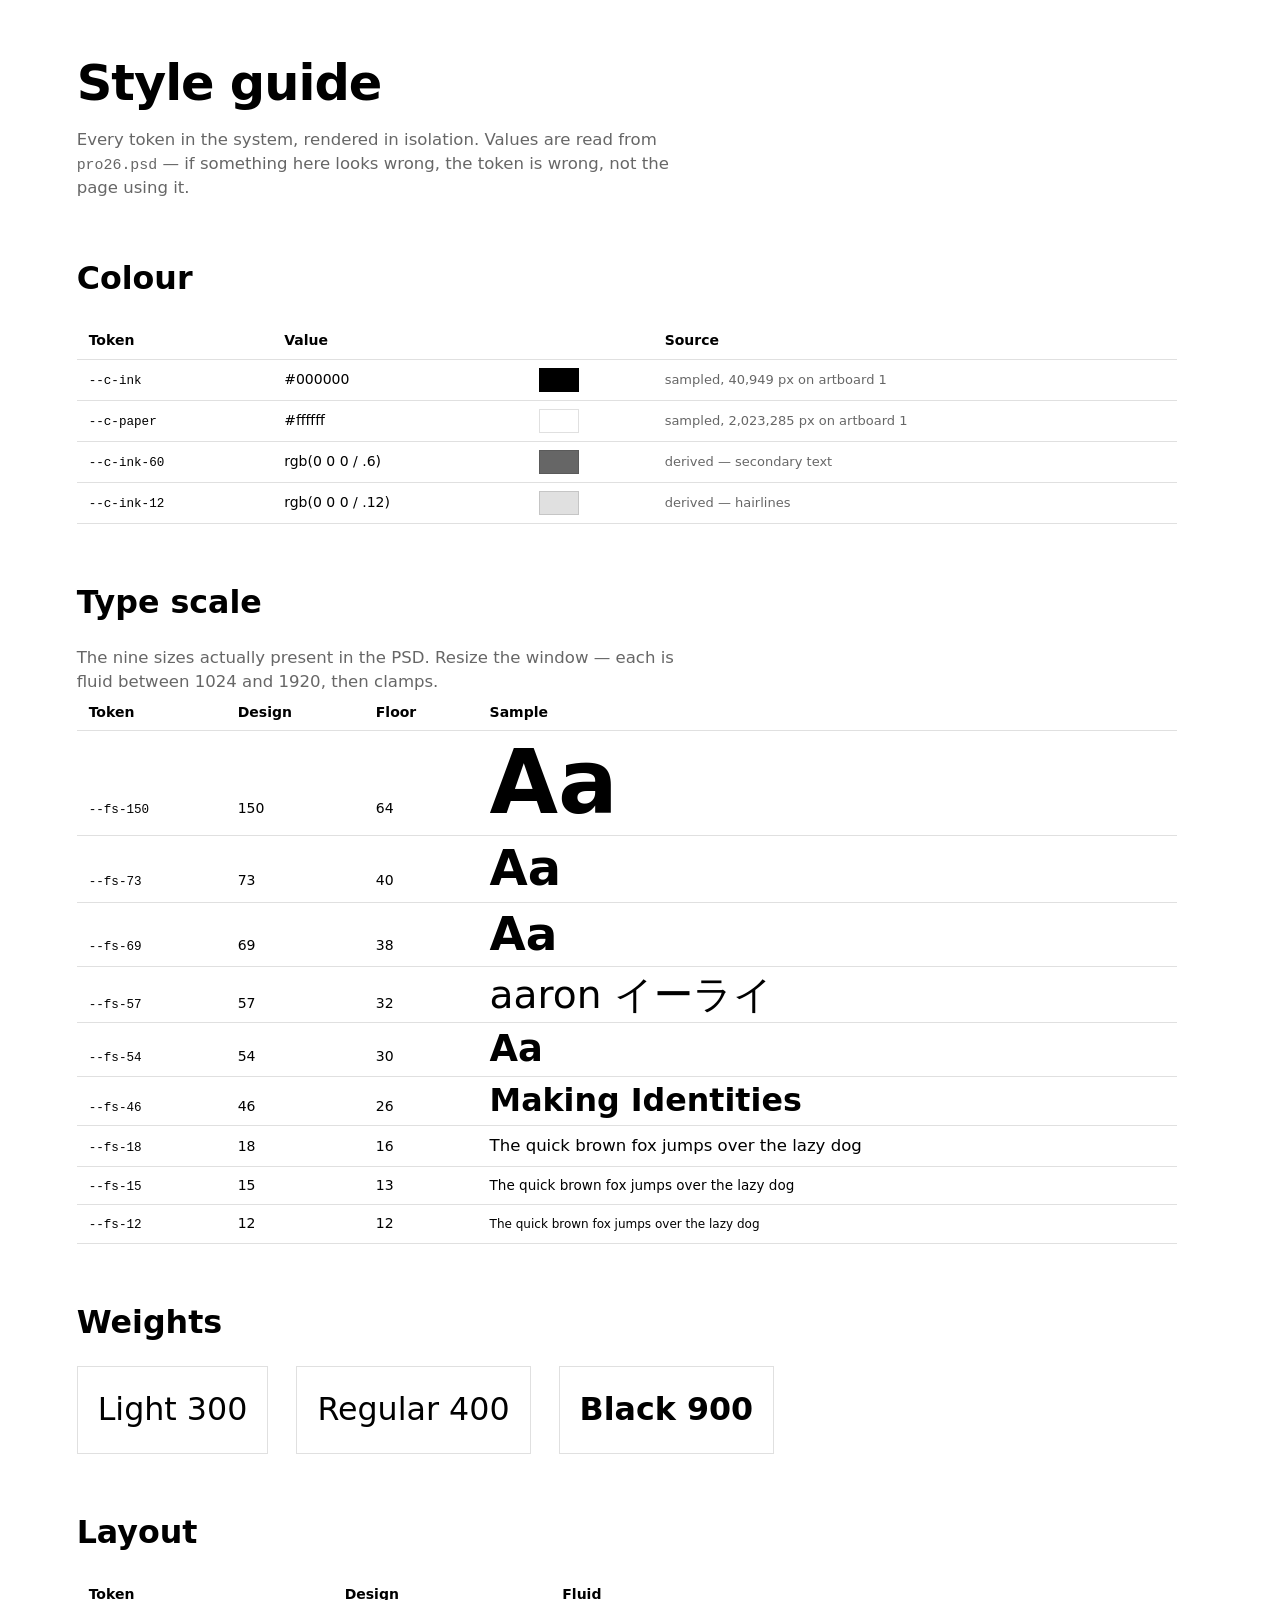
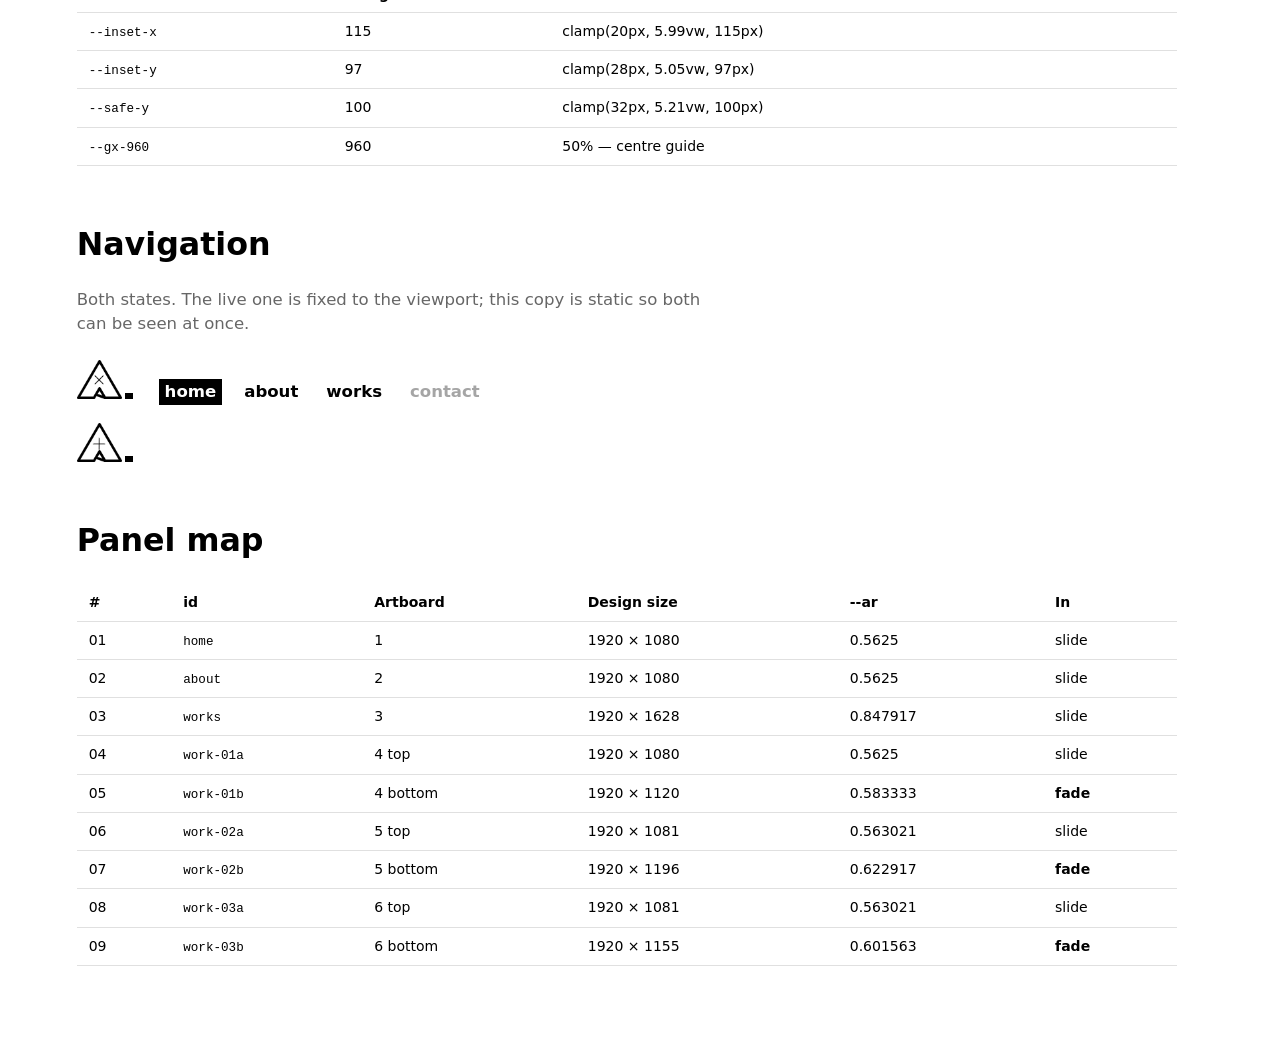
==== web/styleguide.html @ 68ff89e5 "Foundation round: tokens, panel primitive, triangle nav, nine shells Design system built from pro26." ====
<!doctype html>
<html lang="en">
<head>
<meta charset="utf-8">
<meta name="viewport" content="width=device-width, initial-scale=1">
<title>Style guide — aarondotjpeg</title>
<link rel="stylesheet" href="styles/reset.css">
<link rel="stylesheet" href="styles/tokens.css">
<link rel="stylesheet" href="styles/base.css">
<link rel="stylesheet" href="styles/nav.css">
<style>
  body { padding: 48px var(--inset-x) 96px; }
  h1 { font-size: var(--fs-73); font-weight: var(--fw-black); letter-spacing: var(--ls-tight); }
  h2 { font-size: var(--fs-46); font-weight: var(--fw-black); margin-block: 56px 20px; }
  .lede { font-size: var(--fs-18); color: var(--c-ink-60); max-width: 60ch; margin-block-start: 8px; }
  table { border-collapse: collapse; width: 100%; max-width: 1100px; font-size: 14px; }
  th, td { text-align: start; padding: 8px 12px; border-block-end: 1px solid var(--c-ink-12); vertical-align: baseline; }
  th { font-weight: var(--fw-black); }
  code { font-family: ui-monospace, "SF Mono", Consolas, monospace; font-size: 0.9em; }
  .swatch { display: inline-block; width: 40px; height: 24px; border: 1px solid var(--c-ink-12); vertical-align: middle; }
  .spec { color: var(--c-ink-60); font-size: 13px; }
  .navdemo { position: static; margin-block: 24px; }
  .row { display: flex; flex-wrap: wrap; gap: 28px; align-items: flex-end; margin-block: 20px; }
  .box { border: 1px solid var(--c-ink-12); padding: 20px; }
</style>
</head>
<body>

<h1>Style guide</h1>
<p class="lede">Every token in the system, rendered in isolation. Values are read
from <code>pro26.psd</code> — if something here looks wrong, the token is wrong,
not the page using it.</p>

<h2>Colour</h2>
<table>
  <tr><th>Token</th><th>Value</th><th></th><th>Source</th></tr>
  <tr><td><code>--c-ink</code></td><td>#000000</td><td><span class="swatch" style="background:var(--c-ink)"></span></td><td class="spec">sampled, 40,949 px on artboard 1</td></tr>
  <tr><td><code>--c-paper</code></td><td>#ffffff</td><td><span class="swatch" style="background:var(--c-paper)"></span></td><td class="spec">sampled, 2,023,285 px on artboard 1</td></tr>
  <tr><td><code>--c-ink-60</code></td><td>rgb(0 0 0 / .6)</td><td><span class="swatch" style="background:var(--c-ink-60)"></span></td><td class="spec">derived — secondary text</td></tr>
  <tr><td><code>--c-ink-12</code></td><td>rgb(0 0 0 / .12)</td><td><span class="swatch" style="background:var(--c-ink-12)"></span></td><td class="spec">derived — hairlines</td></tr>
</table>

<h2>Type scale</h2>
<p class="lede">The nine sizes actually present in the PSD. Resize the window —
each is fluid between 1024 and 1920, then clamps.</p>
<table>
  <tr><th>Token</th><th>Design</th><th>Floor</th><th>Sample</th></tr>
  <tr><td><code>--fs-150</code></td><td>150</td><td>64</td><td style="font-size:var(--fs-150);font-weight:var(--fw-black);line-height:1">Aa</td></tr>
  <tr><td><code>--fs-73</code></td><td>73</td><td>40</td><td style="font-size:var(--fs-73);font-weight:var(--fw-black);line-height:1">Aa</td></tr>
  <tr><td><code>--fs-69</code></td><td>69</td><td>38</td><td style="font-size:var(--fs-69);font-weight:var(--fw-black);line-height:1">Aa</td></tr>
  <tr><td><code>--fs-57</code></td><td>57</td><td>32</td><td style="font-size:var(--fs-57);font-weight:var(--fw-light);line-height:1">aaron <span class="jp">イーライ</span></td></tr>
  <tr><td><code>--fs-54</code></td><td>54</td><td>30</td><td style="font-size:var(--fs-54);font-weight:var(--fw-black);line-height:1">Aa</td></tr>
  <tr><td><code>--fs-46</code></td><td>46</td><td>26</td><td style="font-size:var(--fs-46);font-weight:var(--fw-black);line-height:1">Making Identities</td></tr>
  <tr><td><code>--fs-18</code></td><td>18</td><td>16</td><td style="font-size:var(--fs-18)">The quick brown fox jumps over the lazy dog</td></tr>
  <tr><td><code>--fs-15</code></td><td>15</td><td>13</td><td style="font-size:var(--fs-15)">The quick brown fox jumps over the lazy dog</td></tr>
  <tr><td><code>--fs-12</code></td><td>12</td><td>12</td><td style="font-size:var(--fs-12)">The quick brown fox jumps over the lazy dog</td></tr>
</table>

<h2>Weights</h2>
<div class="row">
  <div class="box"><p style="font-weight:300;font-size:var(--fs-46)">Light 300</p></div>
  <div class="box"><p style="font-weight:400;font-size:var(--fs-46)">Regular 400</p></div>
  <div class="box"><p style="font-weight:900;font-size:var(--fs-46)">Black 900</p></div>
</div>

<h2>Layout</h2>
<table>
  <tr><th>Token</th><th>Design</th><th>Fluid</th></tr>
  <tr><td><code>--inset-x</code></td><td>115</td><td>clamp(20px, 5.99vw, 115px)</td></tr>
  <tr><td><code>--inset-y</code></td><td>97</td><td>clamp(28px, 5.05vw, 97px)</td></tr>
  <tr><td><code>--safe-y</code></td><td>100</td><td>clamp(32px, 5.21vw, 100px)</td></tr>
  <tr><td><code>--gx-960</code></td><td>960</td><td>50% — centre guide</td></tr>
</table>

<h2>Navigation</h2>
<p class="lede">Both states. The live one is fixed to the viewport; this copy is
static so both can be seen at once.</p>

<nav class="nav navdemo" data-open="true" aria-label="Expanded example">
  <span class="nav__toggle">
    <img class="nav__triangle" src="assets/img/nav-triangle.png" alt="" width="68" height="59">
    <img class="nav__x" src="assets/img/nav-x.png" alt="" width="13" height="13">
  </span>
  <span class="nav__dot"></span>
  <ul class="nav__list">
    <li><a class="nav__link" href="#" aria-current="true">home</a></li>
    <li><a class="nav__link" href="#">about</a></li>
    <li><a class="nav__link" href="#">works</a></li>
    <li><a class="nav__link" href="#" aria-disabled="true">contact</a></li>
  </ul>
</nav>

<nav class="nav navdemo" data-open="false" aria-label="Collapsed example">
  <span class="nav__toggle">
    <img class="nav__triangle" src="assets/img/nav-triangle.png" alt="" width="68" height="59">
    <img class="nav__x" src="assets/img/nav-x.png" alt="" width="13" height="13">
  </span>
  <span class="nav__dot"></span>
  <ul class="nav__list">
    <li><a class="nav__link" href="#">home</a></li>
    <li><a class="nav__link" href="#">about</a></li>
    <li><a class="nav__link" href="#">works</a></li>
  </ul>
</nav>

<h2>Panel map</h2>
<table>
  <tr><th>#</th><th>id</th><th>Artboard</th><th>Design size</th><th>--ar</th><th>In</th></tr>
  <tr><td>01</td><td><code>home</code></td><td>1</td><td>1920 × 1080</td><td>0.5625</td><td>slide</td></tr>
  <tr><td>02</td><td><code>about</code></td><td>2</td><td>1920 × 1080</td><td>0.5625</td><td>slide</td></tr>
  <tr><td>03</td><td><code>works</code></td><td>3</td><td>1920 × 1628</td><td>0.847917</td><td>slide</td></tr>
  <tr><td>04</td><td><code>work-01a</code></td><td>4 top</td><td>1920 × 1080</td><td>0.5625</td><td>slide</td></tr>
  <tr><td>05</td><td><code>work-01b</code></td><td>4 bottom</td><td>1920 × 1120</td><td>0.583333</td><td><b>fade</b></td></tr>
  <tr><td>06</td><td><code>work-02a</code></td><td>5 top</td><td>1920 × 1081</td><td>0.563021</td><td>slide</td></tr>
  <tr><td>07</td><td><code>work-02b</code></td><td>5 bottom</td><td>1920 × 1196</td><td>0.622917</td><td><b>fade</b></td></tr>
  <tr><td>08</td><td><code>work-03a</code></td><td>6 top</td><td>1920 × 1081</td><td>0.563021</td><td>slide</td></tr>
  <tr><td>09</td><td><code>work-03b</code></td><td>6 bottom</td><td>1920 × 1155</td><td>0.601563</td><td><b>fade</b></td></tr>
</table>

</body>
</html>
---- web/styles/tokens.css ----
@layer tokens {
  /* ==========================================================================
     DESIGN TOKENS — every value traced to pro26.psd
     Design canvas: 1920 wide. Left/right guides: x=115 and x=1805.
     Top/bottom safe guides: ~100px in on all six artboards.
     Palette sampled from rendered artboards: pure #000 on pure #FFF.

     Fluid values interpolate across 1024 -> 1920 and clamp at both ends.
     Nothing below this line may use a raw hex or a magic number.
     ========================================================================== */

  :root {
    /* --- colour ------------------------------------------------------------ */
    --c-ink:        #000000;   /* sampled: 40,949 px on artboard 1 */
    --c-paper:      #ffffff;   /* sampled: 2,023,285 px on artboard 1 */
    --c-ink-60:     rgb(0 0 0 / 0.6);
    --c-ink-30:     rgb(0 0 0 / 0.3);
    --c-ink-12:     rgb(0 0 0 / 0.12);
    --c-focus:      #000000;

    --c-bg:         var(--c-paper);
    --c-fg:         var(--c-ink);

    /* --- typography -------------------------------------------------------- */
    --font-sans: "Satoshi", "Satoshi-fallback", system-ui, -apple-system,
                 "Segoe UI", Arial, sans-serif;
    /* Japanese glyphs (aaron イーライ) — Satoshi has no CJK coverage.
       Noto Sans JP replaces Kozuka Gothic Pr6N from the PSD. */
    --font-jp:   "Noto Sans JP", "Hiragino Kaku Gothic ProN", "Yu Gothic",
                 "Meiryo", sans-serif;

    --fw-light:   300;   /* Satoshi-Light   — used at 57 */
    --fw-regular: 400;   /* Satoshi-Regular — used at 12/15/18 */
    --fw-black:   900;   /* Satoshi-Black   — used at 18/46/54/69/73 */

    /* Type scale — the nine sizes actually present in the PSD.
       clamp(floor, fluid, design size). Floors keep small text legible;
       display sizes scale down harder because they are decorative. */
    --fs-12:  12px;                                          /* fixed: already minimal */
    --fs-15:  clamp(13px,  calc(0.2232vw + 10.71px), 15px);
    --fs-18:  clamp(16px,  calc(0.2232vw + 13.71px), 18px);
    --fs-46:  clamp(26px,  calc(2.2321vw +  3.14px), 46px);
    --fs-54:  clamp(30px,  calc(2.6786vw +  2.57px), 54px);
    --fs-57:  clamp(32px,  calc(2.7902vw +  3.43px), 57px);
    --fs-69:  clamp(38px,  calc(3.4598vw +  2.57px), 69px);
    --fs-73:  clamp(40px,  calc(3.6830vw +  2.29px), 73px);
    --fs-150: clamp(64px,  calc(9.5982vw - 34.29px), 150px);

    --lh-tight: 1.05;
    --lh-snug:  1.2;
    --lh-body:  1.45;

    --ls-tight: -0.02em;
    --ls-normal: 0;

    /* --- layout ------------------------------------------------------------ */
    --design-w: 1920;

    /* 115 / 1920 = 5.99vw. Floors at 20px so mobile keeps a real margin. */
    --inset-x: clamp(20px, 5.99vw, 115px);
    /* Nav guide sits at y=97; the safe-area guide at y=100. */
    --inset-y: clamp(28px, 5.05vw, 97px);
    --safe-y:  clamp(32px, 5.21vw, 100px);

    --content-max: 1920px;

    /* Vertical alignment guides present in the PSD, as fractions of 1920 */
    --gx-128:  6.667%;
    --gx-632: 32.917%;
    --gx-731: 38.073%;
    --gx-960: 50.000%;   /* centre */
    --gx-1289: 67.135%;
    --gx-1330: 69.271%;

    /* --- navigation (measured from artboard 1) ----------------------------- */
    --nav-tri-w:   clamp(44px, 3.542vw, 68px);   /* 68  */
    --nav-tri-h:   clamp(38px, 3.073vw, 59px);   /* 59  */
    --nav-dot-w:   clamp(7px,  0.573vw, 11px);   /* 11  */
    --nav-dot-h:   clamp(6px,  0.469vw,  9px);   /*  9  */
    --nav-dot-gap: clamp(3px,  0.260vw,  5px);   /* 188 - 183 */
    --nav-gap:     clamp(14px, 1.771vw, 34px);   /* 217 - 183 */
    --nav-pill-px: clamp(6px,  0.469vw,  9px);   /* 226 - 217 */
    --nav-pill-py: clamp(4px,  0.365vw,  7px);   /* 115 - 108 */
    --nav-link-gap: clamp(12px, 1.25vw, 24px);
    --nav-x: var(--inset-x);                     /* 115 */
    --nav-y: var(--inset-y);                     /* 97  */

    /* --- motion ------------------------------------------------------------ */
    --dur-fast:  160ms;
    --dur-base:  280ms;
    --dur-slow:  520ms;
    --ease-out:  cubic-bezier(0.16, 1, 0.3, 1);
    --ease-in-out: cubic-bezier(0.65, 0, 0.35, 1);

    /* --- elevation --------------------------------------------------------- */
    --z-panel-base: 1;
    --z-nav:      100;
    --z-devtools: 900;

    --radius-0: 0px;
    --radius-pill: 999px;
  }
}
---- web/styles/base.css ----
@layer base {
  /* ==========================================================================
     FONTS
     Satoshi is free for web use via Fontshare (fontshare.com/fonts/satoshi).
     Download the WOFF2 files and drop them in web/assets/fonts/ — the names
     below are what the build expects. Until they exist the fallback stack
     renders and the layout still holds, because size-adjust below matches
     the fallback's metrics to Satoshi's.
     ========================================================================== */

  @font-face {
    font-family: "Satoshi";
    src: url("../assets/fonts/Satoshi-Light.woff2") format("woff2");
    font-weight: 300;
    font-style: normal;
    font-display: swap;
  }
  @font-face {
    font-family: "Satoshi";
    src: url("../assets/fonts/Satoshi-Regular.woff2") format("woff2");
    font-weight: 400;
    font-style: normal;
    font-display: swap;
  }
  @font-face {
    font-family: "Satoshi";
    src: url("../assets/fonts/Satoshi-Black.woff2") format("woff2");
    font-weight: 900;
    font-style: normal;
    font-display: swap;
  }

  /* Metric-matched fallback: prevents the layout shift when Satoshi swaps in. */
  @font-face {
    font-family: "Satoshi-fallback";
    src: local("Arial"), local("Helvetica"), local("Segoe UI");
    ascent-override: 96%;
    descent-override: 24%;
    line-gap-override: 0%;
    size-adjust: 103%;
  }

  /* ========================================================================== */

  html {
    scroll-behavior: smooth;
    background: var(--c-bg);
  }

  body {
    font-family: var(--font-sans);
    font-weight: var(--fw-regular);
    font-size: var(--fs-18);
    line-height: var(--lh-body);
    color: var(--c-fg);
    background: var(--c-bg);
    /* No overflow-x:hidden here — it would break sticky. Panels clip internally
       via .panel__inner instead. */
  }

  :where(:focus-visible) {
    outline: 2px solid var(--c-focus);
    outline-offset: 3px;
  }

  .skip-link {
    position: absolute;
    inset-inline-start: var(--inset-x);
    inset-block-start: 0;
    transform: translateY(-120%);
    z-index: calc(var(--z-nav) + 1);
    padding: 0.6em 1em;
    background: var(--c-ink);
    color: var(--c-paper);
    font-size: var(--fs-15);
    font-weight: var(--fw-black);
    transition: transform var(--dur-fast) var(--ease-out);
  }
  .skip-link:focus-visible { transform: translateY(0); }

  .visually-hidden {
    position: absolute;
    width: 1px; height: 1px;
    padding: 0; margin: -1px;
    overflow: hidden;
    clip-path: inset(50%);
    white-space: nowrap;
  }

  .jp { font-family: var(--font-jp); }
}
---- web/styles/nav.css ----
@layer components {
  /* ==========================================================================
     TRIANGLE NAV — geometry measured from artboard 1
       triangle  115, 97   68 x 59
       x         143, 121  13 x 13   (centred in the triangle)
       dot       188, 147  11 x  9   (baseline-aligned to triangle bottom)
       pill      217, 108  90 x 39   (active state, behind "home")
       links     226, 115           (18px, Satoshi Black)
     Fixed to the viewport, above every panel, present on all nine.
     ========================================================================== */

  .nav {
    position: fixed;
    inset-block-start: var(--nav-y);
    inset-inline-start: var(--nav-x);
    z-index: var(--z-nav);
    display: flex;
    align-items: flex-end;
    gap: var(--nav-dot-gap);
  }

  /* --- the triangle toggle ------------------------------------------------ */
  .nav__toggle {
    position: relative;
    flex: none;
    width: var(--nav-tri-w);
    height: var(--nav-tri-h);
    display: grid;
    place-items: center;
  }

  .nav__triangle {
    width: 100%;
    height: 100%;
    object-fit: contain;
  }

  .nav__x {
    position: absolute;
    inset-block-start: 50%;
    inset-inline-start: 50%;
    width: clamp(9px, 0.677vw, 13px);
    height: clamp(9px, 0.677vw, 13px);
    translate: -50% -40%;
    transition: rotate var(--dur-base) var(--ease-out),
                opacity var(--dur-fast) linear;
  }

  /* Closed: the X reads as a "reopen" mark. */
  .nav[data-open="false"] .nav__x { rotate: 45deg; }

  /* --- the dot ------------------------------------------------------------ */
  .nav__dot {
    flex: none;
    width: var(--nav-dot-w);
    height: var(--nav-dot-h);
    margin-block-end: 0;
    background: var(--c-ink);
    /* The PSD draws this as a 150px Helvetica full stop. Rebuilt as a shape so
       it carries no font dependency and stays exact at any size. */
  }

  /* --- the links ---------------------------------------------------------- */
  .nav__list {
    display: flex;
    align-items: center;
    gap: var(--nav-link-gap);
    margin-inline-start: var(--nav-gap);
    margin-block-end: calc(var(--nav-dot-h) * -1);
    transition: translate var(--dur-slow) var(--ease-out),
                opacity var(--dur-base) var(--ease-out),
                visibility 0s linear var(--dur-slow);
  }

  /* Collapsed: links retract leftward into the triangle and disappear. */
  .nav[data-open="false"] .nav__list {
    translate: calc(-1 * (var(--nav-gap) + 100%)) 0;
    opacity: 0;
    visibility: hidden;
    pointer-events: none;
  }

  .nav[data-open="true"] .nav__list {
    translate: 0 0;
    opacity: 1;
    visibility: visible;
    transition-delay: 0s;
  }

  .nav__link {
    display: inline-block;
    padding: var(--nav-pill-py) var(--nav-pill-px);
    font-size: var(--fs-18);
    font-weight: var(--fw-black);
    line-height: 1;
    color: var(--c-ink);
    background: transparent;
    transition: background var(--dur-fast) var(--ease-out),
                color var(--dur-fast) var(--ease-out);
  }

  /* Active + hover both use the pill from the PSD (Layer "hover", 90 x 39). */
  .nav__link:hover,
  .nav__link:focus-visible {
    background: var(--c-ink);
    color: var(--c-paper);
  }

  .nav__link[aria-current="true"] {
    background: var(--c-ink);
    color: var(--c-paper);
  }

  /* contact has no destination until artboard 7 exists. */
  .nav__link[aria-disabled="true"] {
    opacity: 0.35;
    cursor: not-allowed;
  }
  .nav__link[aria-disabled="true"]:hover {
    background: transparent;
    color: var(--c-ink);
  }

  @media (max-width: 767px) {
    .nav__list { gap: clamp(8px, 2.4vw, 14px); }
    .nav__link { font-size: var(--fs-15); }
  }
}
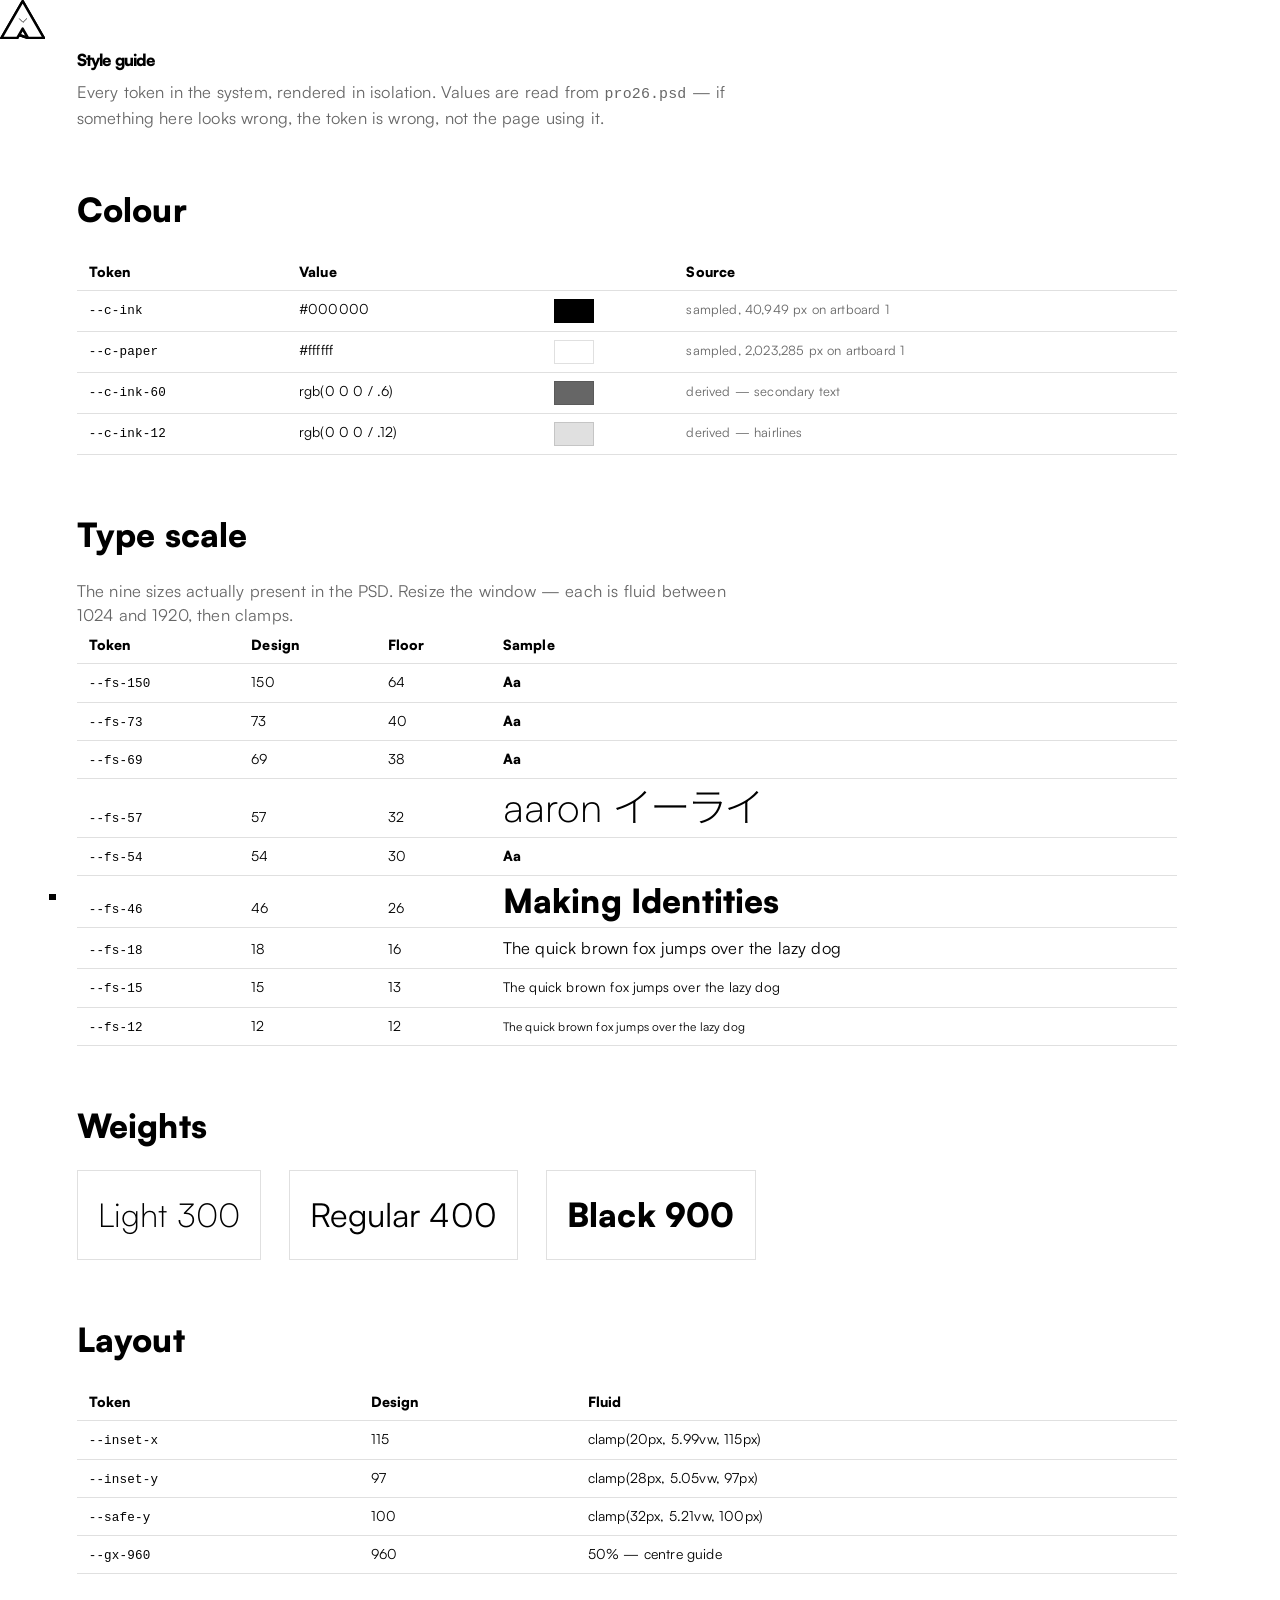
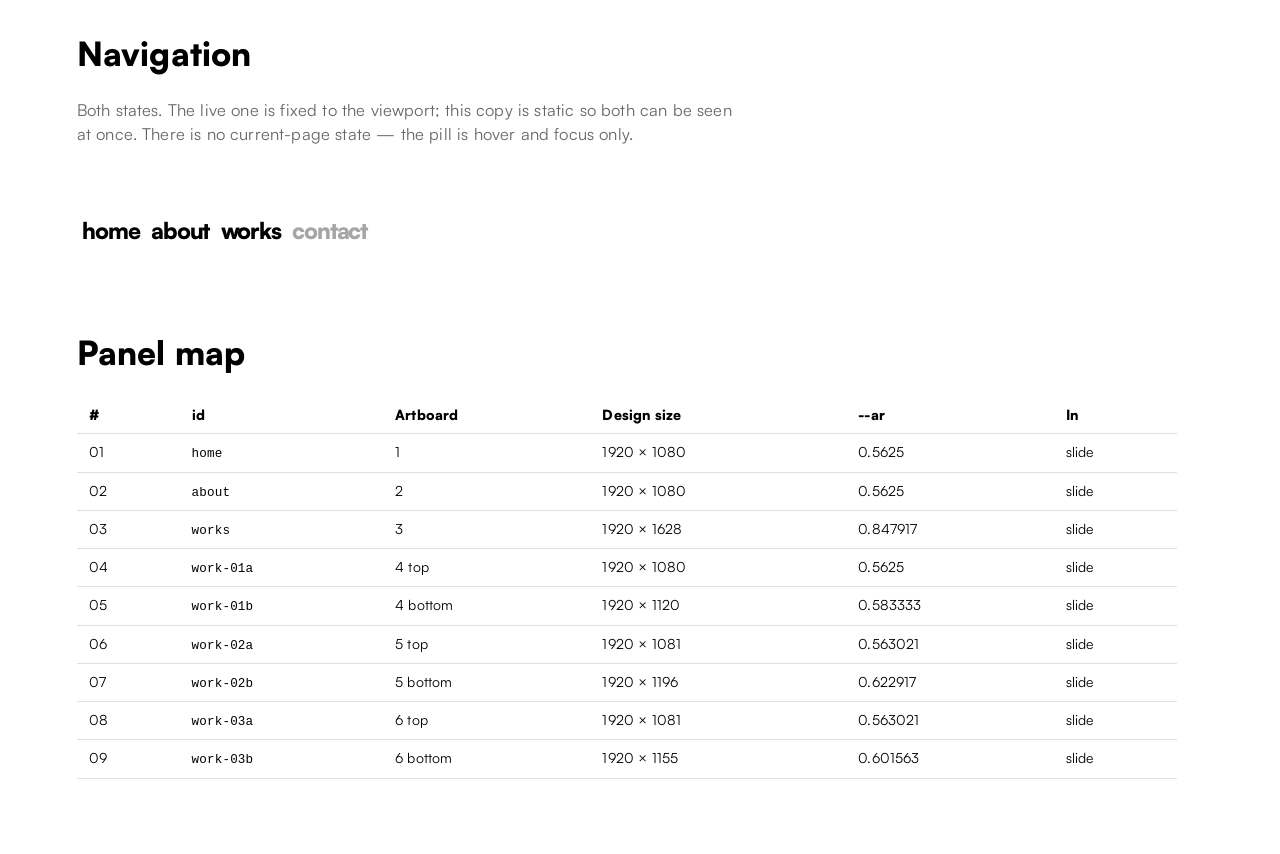
==== commit 9b0aa12e: "Nav toggle is fully manual; drop the active state and the fade - No automatic collapsing at all. The" ====
--- a/web/styleguide.html
+++ b/web/styleguide.html
@@ -74,16 +74,30 @@
 
 <h2>Navigation</h2>
 <p class="lede">Both states. The live one is fixed to the viewport; this copy is
-static so both can be seen at once.</p>
+static so both can be seen at once. There is no current-page state — the pill
+is hover and focus only.</p>
 
 <nav class="nav navdemo" data-open="true" aria-label="Expanded example">
+  <div class="nav__reveal"><ul class="nav__list"></ul></div>
   <span class="nav__toggle">
-    <img class="nav__triangle" src="assets/img/nav-triangle.png" alt="" width="68" height="59">
-    <img class="nav__x" src="assets/img/nav-x.png" alt="" width="13" height="13">
+    <svg class="nav__triangle" viewBox="0 0 91.6025 80" stroke="currentColor"
+         stroke-width="5" stroke-linecap="round" stroke-linejoin="round" aria-hidden="true">
+      <path fill="var(--c-bg)" transform="matrix(1,0,0,-1,45.8013,58.1223)" d="M0 0 11.188-19.378H43.301L0 55.622-43.301-19.378H-11.188L0 0Z"/>
+      <path fill="none" transform="matrix(1,0,0,-1,56.989,77.5)" d="M0 0-17.931 6.256"/>
+    </svg>
+    <svg class="nav__icon nav__icon--x" viewBox="0 0 12.1431 12.1431" fill="none"
+         stroke="currentColor" stroke-width="1" aria-hidden="true">
+      <path transform="matrix(1,0,0,-1,.3535,.3535)" d="M0 0 11.436-11.436"/>
+      <path transform="matrix(1,0,0,-1,11.7896,.3535)" d="M0 0-11.436-11.436"/>
+    </svg>
+    <svg class="nav__icon nav__icon--caret" viewBox="0 0 12.1431 12.1431" fill="none"
+         stroke="currentColor" stroke-width="1" stroke-linecap="round" stroke-linejoin="round" aria-hidden="true">
+      <path d="M1.1 4.3 6.07 9.27 11.04 4.3"/>
+    </svg>
   </span>
   <span class="nav__dot"></span>
   <ul class="nav__list">
-    <li><a class="nav__link" href="#" aria-current="true">home</a></li>
+    <li><a class="nav__link" href="#">home</a></li>
     <li><a class="nav__link" href="#">about</a></li>
     <li><a class="nav__link" href="#">works</a></li>
     <li><a class="nav__link" href="#" aria-disabled="true">contact</a></li>
@@ -91,9 +105,22 @@
 </nav>
 
 <nav class="nav navdemo" data-open="false" aria-label="Collapsed example">
+  <div class="nav__reveal"><ul class="nav__list"></ul></div>
   <span class="nav__toggle">
-    <img class="nav__triangle" src="assets/img/nav-triangle.png" alt="" width="68" height="59">
-    <img class="nav__x" src="assets/img/nav-x.png" alt="" width="13" height="13">
+    <svg class="nav__triangle" viewBox="0 0 91.6025 80" stroke="currentColor"
+         stroke-width="5" stroke-linecap="round" stroke-linejoin="round" aria-hidden="true">
+      <path fill="var(--c-bg)" transform="matrix(1,0,0,-1,45.8013,58.1223)" d="M0 0 11.188-19.378H43.301L0 55.622-43.301-19.378H-11.188L0 0Z"/>
+      <path fill="none" transform="matrix(1,0,0,-1,56.989,77.5)" d="M0 0-17.931 6.256"/>
+    </svg>
+    <svg class="nav__icon nav__icon--x" viewBox="0 0 12.1431 12.1431" fill="none"
+         stroke="currentColor" stroke-width="1" aria-hidden="true">
+      <path transform="matrix(1,0,0,-1,.3535,.3535)" d="M0 0 11.436-11.436"/>
+      <path transform="matrix(1,0,0,-1,11.7896,.3535)" d="M0 0-11.436-11.436"/>
+    </svg>
+    <svg class="nav__icon nav__icon--caret" viewBox="0 0 12.1431 12.1431" fill="none"
+         stroke="currentColor" stroke-width="1" stroke-linecap="round" stroke-linejoin="round" aria-hidden="true">
+      <path d="M1.1 4.3 6.07 9.27 11.04 4.3"/>
+    </svg>
   </span>
   <span class="nav__dot"></span>
   <ul class="nav__list">
@@ -110,11 +137,11 @@
   <tr><td>02</td><td><code>about</code></td><td>2</td><td>1920 × 1080</td><td>0.5625</td><td>slide</td></tr>
   <tr><td>03</td><td><code>works</code></td><td>3</td><td>1920 × 1628</td><td>0.847917</td><td>slide</td></tr>
   <tr><td>04</td><td><code>work-01a</code></td><td>4 top</td><td>1920 × 1080</td><td>0.5625</td><td>slide</td></tr>
-  <tr><td>05</td><td><code>work-01b</code></td><td>4 bottom</td><td>1920 × 1120</td><td>0.583333</td><td><b>fade</b></td></tr>
+  <tr><td>05</td><td><code>work-01b</code></td><td>4 bottom</td><td>1920 × 1120</td><td>0.583333</td><td>slide</td></tr>
   <tr><td>06</td><td><code>work-02a</code></td><td>5 top</td><td>1920 × 1081</td><td>0.563021</td><td>slide</td></tr>
-  <tr><td>07</td><td><code>work-02b</code></td><td>5 bottom</td><td>1920 × 1196</td><td>0.622917</td><td><b>fade</b></td></tr>
+  <tr><td>07</td><td><code>work-02b</code></td><td>5 bottom</td><td>1920 × 1196</td><td>0.622917</td><td>slide</td></tr>
   <tr><td>08</td><td><code>work-03a</code></td><td>6 top</td><td>1920 × 1081</td><td>0.563021</td><td>slide</td></tr>
-  <tr><td>09</td><td><code>work-03b</code></td><td>6 bottom</td><td>1920 × 1155</td><td>0.601563</td><td><b>fade</b></td></tr>
+  <tr><td>09</td><td><code>work-03b</code></td><td>6 bottom</td><td>1920 × 1155</td><td>0.601563</td><td>slide</td></tr>
 </table>
 
 </body>
--- a/web/styles/tokens.css
+++ b/web/styles/tokens.css
@@ -29,29 +29,40 @@
     --font-jp:   "Noto Sans JP", "Hiragino Kaku Gothic ProN", "Yu Gothic",
                  "Meiryo", sans-serif;
 
-    --fw-light:   300;   /* Satoshi-Light   — used at 57 */
-    --fw-regular: 400;   /* Satoshi-Regular — used at 12/15/18 */
-    --fw-black:   900;   /* Satoshi-Black   — used at 18/46/54/69/73 */
+    --fw-light:   300;   /* Satoshi-Light   — 36px only */
+    --fw-regular: 400;   /* Satoshi-Regular — 12 / 15 / 18 */
+    --fw-black:   900;   /* Satoshi-Black   — 18 / 30 / 34 / 46 / 56.6 */
 
-    /* Type scale — the nine sizes actually present in the PSD.
-       clamp(floor, fluid, design size). Floors keep small text legible;
-       display sizes scale down harder because they are decorative. */
-    --fs-12:  12px;                                          /* fixed: already minimal */
-    --fs-15:  clamp(13px,  calc(0.2232vw + 10.71px), 15px);
-    --fs-18:  clamp(16px,  calc(0.2232vw + 13.71px), 18px);
-    --fs-46:  clamp(26px,  calc(2.2321vw +  3.14px), 46px);
-    --fs-54:  clamp(30px,  calc(2.6786vw +  2.57px), 54px);
-    --fs-57:  clamp(32px,  calc(2.7902vw +  3.43px), 57px);
-    --fs-69:  clamp(38px,  calc(3.4598vw +  2.57px), 69px);
-    --fs-73:  clamp(40px,  calc(3.6830vw +  2.29px), 73px);
-    --fs-150: clamp(64px,  calc(9.5982vw - 34.29px), 150px);
+    /* ---------------------------------------------------------------------
+       TYPE SCALE — the RENDERED sizes, not the raw FontSize in the PSD.
+       Several text layers carry a scale transform, so the number Photoshop
+       reports is not the number on screen. Every size below is
+       FontSize x layer transform, taken from the file:
+
+         nav links      68.60pt x 0.4373 =  30px   Satoshi-Black
+         aaron イーライ  57.48pt x 0.6263 =  36px   Satoshi-Light
+         (c) glyph      54.29pt x 0.6263 =  34px   Satoshi-Black
+         09-2026        73.45pt x 0.6263 =  46px   Satoshi-Black
+         01 / 02 / 03   46.00pt x 1.2315 =  57px   -> Satoshi-Black
+         the dot       150.00pt x 0.4542 =  68px   -> rebuilt as a CSS shape
+         headings, body and labels sit at 1.0 scale: 46 / 18 / 15 / 12
+       --------------------------------------------------------------------- */
+    --fs-12:   12px;                                        /* already minimal */
+    --fs-15:   clamp(13px, calc(0.2232vw + 10.71px), 15px);
+    --fs-18:   clamp(16px, calc(0.2232vw + 13.71px), 18px);
+    --fs-30:   clamp(20px, calc(1.1161vw + 8.57px),  30px);  /* nav links */
+    --fs-34:   clamp(22px, calc(1.3393vw + 8.29px),  34px);  /* (c) */
+    --fs-36:   clamp(24px, calc(1.3393vw + 10.29px), 36px);  /* aaron イーライ */
+    --fs-46:   clamp(28px, calc(2.0089vw + 7.43px),  46px);  /* headings */
+    --fs-57:   clamp(34px, calc(2.5670vw + 7.71px),  57px);  /* 01 / 02 / 03 */
+
+    /* Only two tracking values exist in the whole file. */
+    --ls-tight:  -0.05em;   /* tracking -50: display, nav, dates */
+    --ls-body:    0.01em;   /* tracking +10: body copy and labels */
 
     --lh-tight: 1.05;
     --lh-snug:  1.2;
     --lh-body:  1.45;
-
-    --ls-tight: -0.02em;
-    --ls-normal: 0;
 
     /* --- layout ------------------------------------------------------------ */
     --design-w: 1920;
@@ -72,25 +83,54 @@
     --gx-1289: 67.135%;
     --gx-1330: 69.271%;
 
-    /* --- navigation (measured from artboard 1) ----------------------------- */
-    --nav-tri-w:   clamp(44px, 3.542vw, 68px);   /* 68  */
-    --nav-tri-h:   clamp(38px, 3.073vw, 59px);   /* 59  */
-    --nav-dot-w:   clamp(7px,  0.573vw, 11px);   /* 11  */
-    --nav-dot-h:   clamp(6px,  0.469vw,  9px);   /*  9  */
-    --nav-dot-gap: clamp(3px,  0.260vw,  5px);   /* 188 - 183 */
-    --nav-gap:     clamp(14px, 1.771vw, 34px);   /* 217 - 183 */
-    --nav-pill-px: clamp(6px,  0.469vw,  9px);   /* 226 - 217 */
-    --nav-pill-py: clamp(4px,  0.365vw,  7px);   /* 115 - 108 */
-    --nav-link-gap: clamp(12px, 1.25vw, 24px);
-    --nav-x: var(--inset-x);                     /* 115 */
-    --nav-y: var(--inset-y);                     /* 97  */
+    /* --- navigation --------------------------------------------------------
+       Ink extents read off the rendered artboard 1, column by column:
+         triangle  115 - 183   (68 wide)   y  97 - 156  (59 tall)
+         dot       188 - 199   (11)        y 147 - 156  (9)
+         home pill 217 - 307   (90)        y 108 - 147  (39)
+         home ink  226 - 298     about ink 321 - 397
+         works ink 414 - 494     contact ink 525 - 625
+       The three inter-link gaps differ (23 / 17 / 31) because the PSD sets
+       them with tab stops, not even spacing. Matched here rather than
+       normalised, so the rendered nav lands on the same pixels.
+       ----------------------------------------------------------------------- */
+    --nav-x:        clamp(20px, 5.990vw, 115px);
+    --nav-y:        clamp(24px, 5.052vw,  97px);
+    --nav-tri-w:    clamp(40px, 3.542vw,  68px);
+    --nav-tri-h:    clamp(35px, 3.073vw,  59px);
+    --nav-dot-w:    clamp(6px,  0.573vw,  11px);
+    --nav-dot-h:    clamp(5px,  0.469vw,   9px);
+    --nav-dot-gap:  clamp(3px,  0.260vw,   5px);   /* 188 - 183 */
+    --nav-list-gap: clamp(10px, 0.938vw,  18px);   /* 217 - 199 */
+    /* Derived from real Satoshi-Black 30px metrics measured in-browser:
+         ink ascent 23, descent 1  -> ink height 24, exactly the PSD's 115-139
+         advances: home 75.2  about 75.7  works 79.1  contact 99.1
+       Text origins that put ink on the PSD x positions (226/321/414/525):
+         home 225   about 321   works 415   contact 525
+       Spacing is in em so it tracks the font at every clamped size, rather
+       than drifting against it. */
+    --nav-pill-px:  0.247em;   /* 7.4px -> pill 90 wide, matching 217-307   */
+    --nav-pill-t:   0.117em;   /* 3.5px above the line box -> pill top 108  */
+    --nav-pill-b:   0.183em;   /* 5.5px below           -> pill bottom 147  */
+    --nav-ink-top:  clamp(9px, 0.9375vw, 18px);   /* 115 - 97 */
+    --nav-list-offset: clamp(54px, 5.344vw, 102.6px);  /* first pill left edge */
+    /* Distance from the triangle's RIGHT edge to the first pill: 102.6 - 68.
+       The clip window starts there, so links never render beside the mark. */
+    --nav-list-pad: calc(var(--nav-list-offset) - var(--nav-tri-w));
+    --nav-gap-1:    0.200em;   /*  6.0px  home  -> about   */
+    --nav-gap-2:    0.117em;   /*  3.5px  about -> works   */
+    --nav-gap-3:    0.537em;   /* 16.1px  works -> contact */
+    --nav-x-size:   clamp(9px,  0.677vw,  13px);   /* the x / caret glyph */
 
     /* --- motion ------------------------------------------------------------ */
     --dur-fast:  160ms;
     --dur-base:  280ms;
     --dur-slow:  520ms;
+    --dur-nav:   684ms;   /* the link slide */
     --ease-out:  cubic-bezier(0.16, 1, 0.3, 1);
     --ease-in-out: cubic-bezier(0.65, 0, 0.35, 1);
+    /* Even on both ends; --ease-out is too front-loaded for a slow travel. */
+    --ease-nav:  cubic-bezier(0.4, 0, 0.2, 1);
 
     /* --- elevation --------------------------------------------------------- */
     --z-panel-base: 1;
--- a/web/styles/base.css
+++ b/web/styles/base.css
@@ -1,11 +1,18 @@
 @layer base {
   /* ==========================================================================
-     FONTS
-     Satoshi is free for web use via Fontshare (fontshare.com/fonts/satoshi).
-     Download the WOFF2 files and drop them in web/assets/fonts/ — the names
-     below are what the build expects. Until they exist the fallback stack
-     renders and the layout still holds, because size-adjust below matches
-     the fallback's metrics to Satoshi's.
+     FONTS — all self-hosted, all free to use on the web.
+
+     Satoshi (Fontshare, Indian Type Foundry). Licence in
+     assets/fonts/SATOSHI-LICENSE.txt. Three weights are used by the design:
+       Light 300   -> "aaron イーライ" at 36px
+       Regular 400 -> body and labels, 12 / 15 / 18px
+       Black 900   -> nav, headings and numerals, 18 / 30 / 34 / 46 / 57px
+     Bold and Medium are also in assets/fonts/ but the PSD does not use them,
+     so they are deliberately not declared and never downloaded by a visitor.
+
+     Noto Sans JP replaces Kozuka Gothic Pr6N, which is a Creative Cloud
+     desktop font and cannot be served on the web. Subset to the three glyphs
+     that actually appear (イ ー ラ), which takes it from 5.3 MB to 1.4 KB.
      ========================================================================== */
 
   @font-face {
@@ -30,6 +37,16 @@
     font-display: swap;
   }
 
+  /* Japanese glyphs only — unicode-range keeps this out of the way of Latin. */
+  @font-face {
+    font-family: "Noto Sans JP";
+    src: url("../assets/fonts/NotoSansJP-Light-subset.woff2") format("woff2");
+    font-weight: 300 400;
+    font-style: normal;
+    font-display: swap;
+    unicode-range: U+30A0-30FF, U+3000-303F, U+4E00-9FFF;
+  }
+
   /* Metric-matched fallback: prevents the layout shift when Satoshi swaps in. */
   @font-face {
     font-family: "Satoshi-fallback";
@@ -52,6 +69,7 @@
     font-weight: var(--fw-regular);
     font-size: var(--fs-18);
     line-height: var(--lh-body);
+    letter-spacing: var(--ls-body);
     color: var(--c-fg);
     background: var(--c-bg);
     /* No overflow-x:hidden here — it would break sticky. Panels clip internally
@@ -87,5 +105,12 @@
     white-space: nowrap;
   }
 
-  .jp { font-family: var(--font-jp); }
+  /* Japanese runs use proportional alternate widths. Photoshop applies these
+     by default with Kozuka Gothic; without "palt" Noto sets the katakana
+     full-width and the line runs 12.8px long against the PSD. With it, the
+     run measures 122.8 against Kozuka's 124. */
+  .jp {
+    font-family: var(--font-jp);
+    font-feature-settings: "palt" 1;
+  }
 }
--- a/web/styles/nav.css
+++ b/web/styles/nav.css
@@ -1,12 +1,16 @@
 @layer components {
   /* ==========================================================================
-     TRIANGLE NAV — geometry measured from artboard 1
-       triangle  115, 97   68 x 59
-       x         143, 121  13 x 13   (centred in the triangle)
-       dot       188, 147  11 x  9   (baseline-aligned to triangle bottom)
-       pill      217, 108  90 x 39   (active state, behind "home")
-       links     226, 115           (18px, Satoshi Black)
-     Fixed to the viewport, above every panel, present on all nine.
+     TRIANGLE NAV
+     Geometry is measured from artboard 1, not estimated. See tokens.css for
+     the ink extents every value below is derived from.
+
+     Collapse behaviour
+     ------------------
+     The links slide LEFT and vanish behind the triangle — they never travel
+     off the screen. .nav__reveal clips at the triangle's own left edge and
+     the triangle paints above the list, so the links visibly disappear into
+     the mark. The toggle shows the X while open and a downward caret while
+     closed, so the closed state reads as "opens downward" rather than "plus".
      ========================================================================== */
 
   .nav {
@@ -14,115 +18,166 @@
     inset-block-start: var(--nav-y);
     inset-inline-start: var(--nav-x);
     z-index: var(--z-nav);
-    display: flex;
-    align-items: flex-end;
-    gap: var(--nav-dot-gap);
+    height: var(--nav-tri-h);
+    color: var(--c-ink);
+
+    /* Never wider than the screen: the box is invisible but it is still a
+       fixed-position box, and an oversized one hangs off small viewports. */
+    max-width: calc(100vw - var(--nav-x) * 2);
+
+    /* The empty area around the mark and links must not intercept clicks on
+       the page beneath. Only the interactive children take pointer events. */
+    pointer-events: none;
   }
 
-  /* --- the triangle toggle ------------------------------------------------ */
-  .nav__toggle {
-    position: relative;
-    flex: none;
-    width: var(--nav-tri-w);
-    height: var(--nav-tri-h);
-    display: grid;
-    place-items: center;
+  .nav__toggle,
+  .nav__link { pointer-events: auto; }
+
+  /* --- clip window --------------------------------------------------------
+     Starts at the triangle's RIGHT edge, not its left. The mark is an outline,
+     so the corners of its bounding box are transparent — clipping at the left
+     edge let the links show *beside* the triangle on their way past, which
+     broke the illusion. Clipping at the right edge means they only ever
+     appear to emerge from it. */
+  .nav__reveal {
+    overflow: clip;
+    height: 100%;
+    margin-inline-start: var(--nav-tri-w);
+    max-width: calc(100% - var(--nav-tri-w));
+    padding-inline-start: var(--nav-list-pad);
   }
 
-  .nav__triangle {
-    width: 100%;
-    height: 100%;
-    object-fit: contain;
+  .nav__list {
+    display: flex;
+    align-items: flex-start;
+    /* font-size here so every em below resolves against the link type */
+    font-size: var(--fs-30);
+    /* line box top = desired ink top minus the font's own 0.117em ink offset */
+    padding-block-start: calc(var(--nav-ink-top) - var(--nav-pill-t));
+    width: max-content;
+    /* Opacity is linear on purpose. On an eased curve the value collapses in
+       the first third and the rest of the travel is already invisible, which
+       reads as no fade at all. Linear spreads the change evenly across the
+       whole slide, so the dissolve is actually perceptible. */
+    transition: translate  var(--dur-nav) var(--ease-nav),
+                opacity    var(--dur-nav) linear,
+                visibility 0s linear 0s;
   }
 
-  .nav__x {
-    position: absolute;
-    inset-block-start: 50%;
-    inset-inline-start: 50%;
-    width: clamp(9px, 0.677vw, 13px);
-    height: clamp(9px, 0.677vw, 13px);
-    translate: -50% -40%;
-    transition: rotate var(--dur-base) var(--ease-out),
-                opacity var(--dur-fast) linear;
-  }
-
-  /* Closed: the X reads as a "reopen" mark. */
-  .nav[data-open="false"] .nav__x { rotate: 45deg; }
-
-  /* --- the dot ------------------------------------------------------------ */
-  .nav__dot {
-    flex: none;
-    width: var(--nav-dot-w);
-    height: var(--nav-dot-h);
-    margin-block-end: 0;
-    background: var(--c-ink);
-    /* The PSD draws this as a 150px Helvetica full stop. Rebuilt as a shape so
-       it carries no font dependency and stays exact at any size. */
-  }
-
-  /* --- the links ---------------------------------------------------------- */
-  .nav__list {
-    display: flex;
-    align-items: center;
-    gap: var(--nav-link-gap);
-    margin-inline-start: var(--nav-gap);
-    margin-block-end: calc(var(--nav-dot-h) * -1);
-    transition: translate var(--dur-slow) var(--ease-out),
-                opacity var(--dur-base) var(--ease-out),
-                visibility 0s linear var(--dur-slow);
-  }
-
-  /* Collapsed: links retract leftward into the triangle and disappear. */
   .nav[data-open="false"] .nav__list {
-    translate: calc(-1 * (var(--nav-gap) + 100%)) 0;
+    /* right edge lands on the clip boundary = fully hidden behind the mark */
+    translate: calc(-1 * (var(--nav-list-pad) + 100%)) 0;
     opacity: 0;
+    pointer-events: none;
+    /* Hidden only once it has finished travelling, so collapsed links leave
+       the tab order and the screen reader, but the slide is still seen. */
     visibility: hidden;
-    pointer-events: none;
+    transition-delay: 0s, 0s, var(--dur-nav);
   }
 
   .nav[data-open="true"] .nav__list {
     translate: 0 0;
     opacity: 1;
     visibility: visible;
-    transition-delay: 0s;
   }
 
-  .nav__link {
-    display: inline-block;
-    padding: var(--nav-pill-py) var(--nav-pill-px);
-    font-size: var(--fs-18);
-    font-weight: var(--fw-black);
-    line-height: 1;
+  /* --- the triangle toggle ------------------------------------------------
+     Painted above the list so the links pass underneath it. */
+  .nav__toggle {
+    position: absolute;
+    inset-block-start: 0;
+    inset-inline-start: 0;
+    z-index: 2;
+    width: var(--nav-tri-w);
+    height: var(--nav-tri-h);
+    display: grid;
+    place-items: center;
     color: var(--c-ink);
-    background: transparent;
-    transition: background var(--dur-fast) var(--ease-out),
-                color var(--dur-fast) var(--ease-out);
+    /* No background here — the triangle's own opaque fill does the masking,
+       so nothing covers the page behind the mark. */
   }
 
-  /* Active + hover both use the pill from the PSD (Layer "hover", 90 x 39). */
-  .nav__link:hover,
-  .nav__link:focus-visible {
-    background: var(--c-ink);
-    color: var(--c-paper);
+  .nav__triangle {
+    position: absolute;
+    inset: 0;
+    width: 100%;
+    height: 100%;
   }
 
-  .nav__link[aria-current="true"] {
-    background: var(--c-ink);
-    color: var(--c-paper);
+  /* x 13x13, centred on the triangle's optical centre (143,121 in a mark at
+     115,97 -> 28,24 from its corner). */
+  .nav__icon {
+    position: absolute;
+    /* Geometric centre of the x layer is 40.7%, but a triangle's visual centre
+       sits lower, so this is nudged ~6px down at design size to look centred. */
+    inset-block-start: 51%;
+    inset-inline-start: 50%;
+    width: var(--nav-x-size);
+    height: var(--nav-x-size);
+    translate: -50% -50%;
+    transition: opacity var(--dur-fast) var(--ease-out),
+                rotate var(--dur-base) var(--ease-out);
   }
 
-  /* contact has no destination until artboard 7 exists. */
-  .nav__link[aria-disabled="true"] {
-    opacity: 0.35;
-    cursor: not-allowed;
-  }
-  .nav__link[aria-disabled="true"]:hover {
-    background: transparent;
-    color: var(--c-ink);
+  .nav__icon--caret { opacity: 0; rotate: -90deg; }
+
+  .nav[data-open="false"] .nav__icon--x     { opacity: 0; rotate: 90deg; }
+  .nav[data-open="false"] .nav__icon--caret { opacity: 1; rotate: 0deg; }
+
+  /* --- the dot ------------------------------------------------------------
+     The PSD draws this as a 68px Helvetica full stop. Rebuilt as a shape so
+     it carries no font dependency and stays exact at any size. */
+  .nav__dot {
+    position: absolute;
+    z-index: 2;
+    inset-inline-start: calc(var(--nav-tri-w) + var(--nav-dot-gap));
+    inset-block-end: 0;
+    width: var(--nav-dot-w);
+    height: var(--nav-dot-h);
+    background: currentColor;
   }
 
-  @media (max-width: 767px) {
-    .nav__list { gap: clamp(8px, 2.4vw, 14px); }
-    .nav__link { font-size: var(--fs-15); }
+  /* --- the links ----------------------------------------------------------
+     Gaps are uneven by design — the PSD spaces them with tab stops. */
+  .nav__link {
+    position: relative;
+    display: block;
+    font-size: inherit;
+    font-weight: var(--fw-black);
+    letter-spacing: var(--ls-tight);
+    line-height: 1;
+    padding-inline: var(--nav-pill-px);
+    padding-block: 0;
+    color: var(--c-ink);
+    white-space: nowrap;
+    transition: color var(--dur-fast) var(--ease-out);
   }
+
+  .nav__item + .nav__item { margin-inline-start: var(--nav-gap-1); }
+  .nav__item--works   { margin-inline-start: var(--nav-gap-2) !important; }
+  .nav__item--contact { margin-inline-start: var(--nav-gap-3) !important; }
+
+  /* The pill from the PSD (Layer "hover", 90 x 39). Hover and focus only —
+     there is deliberately no current-page state. */
+  .nav__link::before {
+    content: "";
+    position: absolute;
+    inset: calc(-1 * var(--nav-pill-t)) 0 calc(-1 * var(--nav-pill-b)) 0;
+    background: var(--c-ink);
+    scale: 1 1;
+    opacity: 0;
+    transition: opacity var(--dur-fast) var(--ease-out);
+    z-index: -1;
+  }
+
+  .nav__link:hover::before,
+  .nav__link:focus-visible::before { opacity: 1; }
+
+  .nav__link:hover,
+  .nav__link:focus-visible { color: var(--c-paper); }
+
+  /* contact has no destination until artboard 7 exists. */
+  .nav__link[aria-disabled="true"] { opacity: 0.35; cursor: not-allowed; }
+  .nav__link[aria-disabled="true"]:hover { color: var(--c-ink); }
+  .nav__link[aria-disabled="true"]:hover::before { opacity: 0; }
 }
